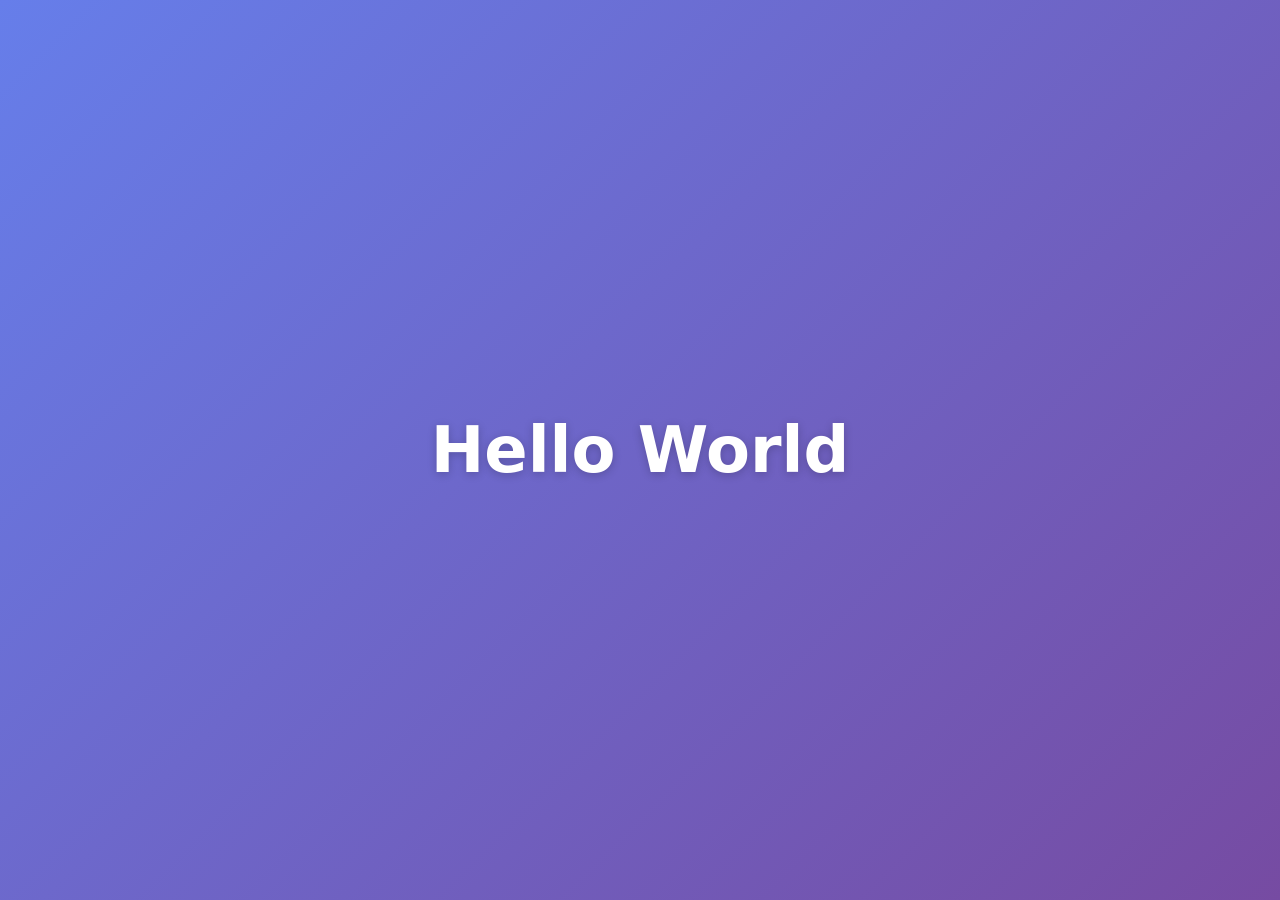
==== index.html @ ede49799 "Create hello world page" ====
<!DOCTYPE html>
<html lang="ko">
<head>
  <meta charset="UTF-8">
  <meta name="viewport" content="width=device-width, initial-scale=1.0">
  <title>Hello World</title>
  <style>
    * {
      margin: 0;
      padding: 0;
      box-sizing: border-box;
    }

    body {
      min-height: 100vh;
      display: flex;
      align-items: center;
      justify-content: center;
      font-family: system-ui, -apple-system, sans-serif;
      background: linear-gradient(135deg, #667eea 0%, #764ba2 100%);
    }

    h1 {
      color: #fff;
      font-size: 4rem;
      font-weight: 700;
      text-shadow: 0 2px 10px rgba(0, 0, 0, 0.2);
    }
  </style>
</head>
<body>
  <h1>Hello World</h1>
</body>
</html>
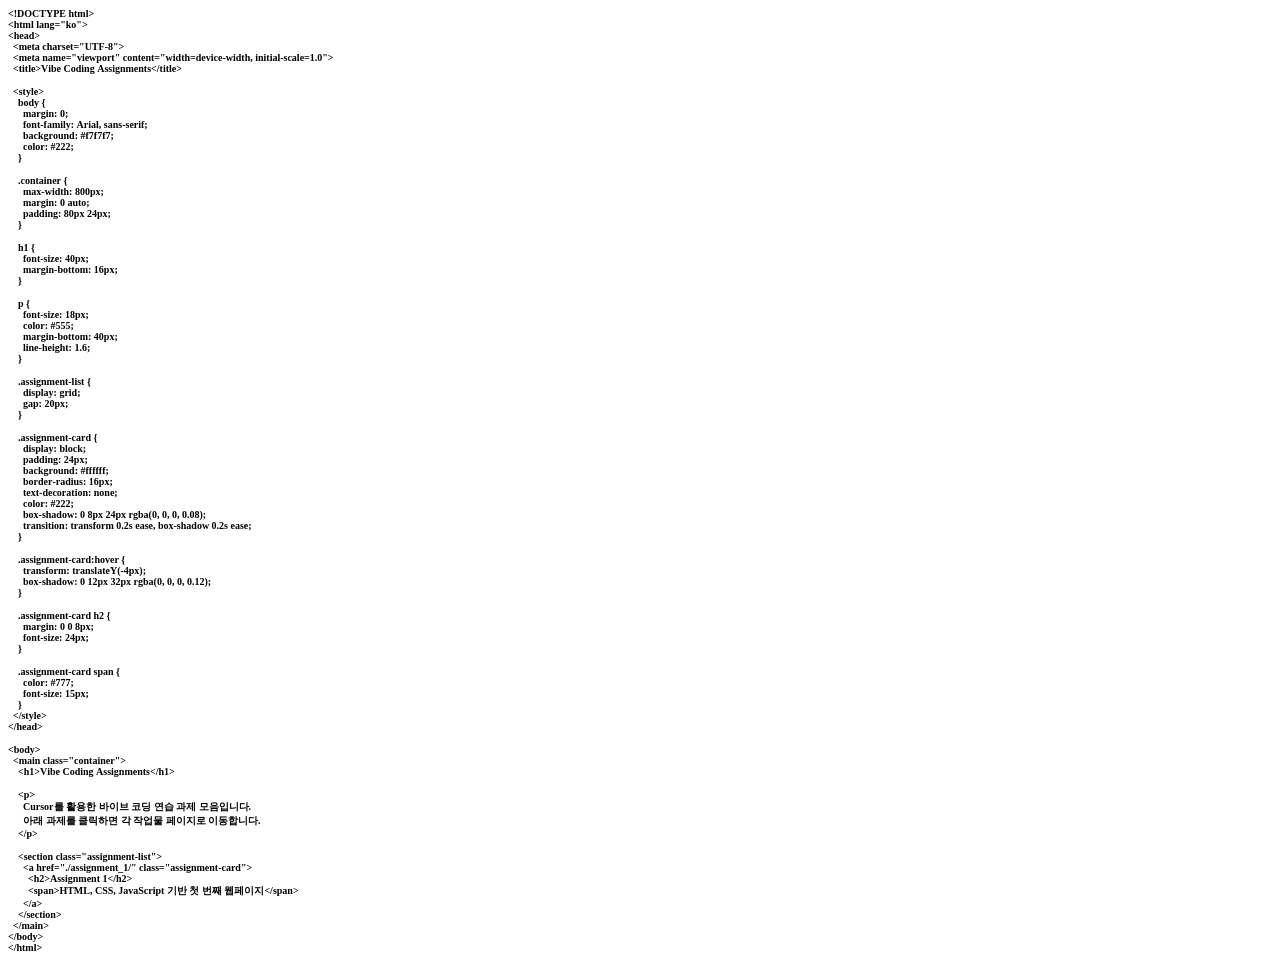
==== commit e6900855: "Update assignment index page" ====
--- a/index.html
+++ b/index.html
@@ -1,34 +1,99 @@
-<!DOCTYPE html>
-<html lang="ko">
+<!DOCTYPE html PUBLIC "-//W3C//DTD HTML 4.01//EN" "http://www.w3.org/TR/html4/strict.dtd">
+<html>
 <head>
-  <meta charset="UTF-8">
-  <meta name="viewport" content="width=device-width, initial-scale=1.0">
-  <title>Hello World</title>
-  <style>
-    * {
-      margin: 0;
-      padding: 0;
-      box-sizing: border-box;
-    }
-
-    body {
-      min-height: 100vh;
-      display: flex;
-      align-items: center;
-      justify-content: center;
-      font-family: system-ui, -apple-system, sans-serif;
-      background: linear-gradient(135deg, #667eea 0%, #764ba2 100%);
-    }
-
-    h1 {
-      color: #fff;
-      font-size: 4rem;
-      font-weight: 700;
-      text-shadow: 0 2px 10px rgba(0, 0, 0, 0.2);
-    }
+  <meta http-equiv="Content-Type" content="text/html; charset=utf-8">
+  <meta http-equiv="Content-Style-Type" content="text/css">
+  <title></title>
+  <meta name="Generator" content="Cocoa HTML Writer">
+  <meta name="CocoaVersion" content="2685.6">
+  <style type="text/css">
+    span.s1 {font-kerning: none; text-shadow: 0.0px 2.0px 10.0px rgba(255, 255, 255, 0)}
   </style>
 </head>
 <body>
-  <h1>Hello World</h1>
+<h1 style="margin: 0.0px 0.0px 0.0px 0.0px; font: 10.0px 'Helvetica Neue'; color: #000000; -webkit-text-stroke: #ffffff"><span class="s1"><b>&lt;!DOCTYPE html&gt;</b></span></h1>
+<h1 style="margin: 0.0px 0.0px 0.0px 0.0px; font: 10.0px 'Helvetica Neue'; color: #000000; -webkit-text-stroke: #ffffff"><span class="s1"><b>&lt;html lang="ko"&gt;</b></span></h1>
+<h1 style="margin: 0.0px 0.0px 0.0px 0.0px; font: 10.0px 'Helvetica Neue'; color: #000000; -webkit-text-stroke: #ffffff"><span class="s1"><b>&lt;head&gt;</b></span></h1>
+<h1 style="margin: 0.0px 0.0px 0.0px 0.0px; font: 10.0px 'Helvetica Neue'; color: #000000; -webkit-text-stroke: #ffffff"><span class="s1"><b><span class="Apple-converted-space">  </span>&lt;meta charset="UTF-8"&gt;</b></span></h1>
+<h1 style="margin: 0.0px 0.0px 0.0px 0.0px; font: 10.0px 'Helvetica Neue'; color: #000000; -webkit-text-stroke: #ffffff"><span class="s1"><b><span class="Apple-converted-space">  </span>&lt;meta name="viewport" content="width=device-width, initial-scale=1.0"&gt;</b></span></h1>
+<h1 style="margin: 0.0px 0.0px 0.0px 0.0px; font: 10.0px 'Helvetica Neue'; color: #000000; -webkit-text-stroke: #ffffff"><span class="s1"><b><span class="Apple-converted-space">  </span>&lt;title&gt;Vibe Coding Assignments&lt;/title&gt;</b></span></h1>
+<h1 style="margin: 0.0px 0.0px 0.0px 0.0px; font: 10.0px 'Helvetica Neue'; color: #000000; -webkit-text-stroke: #ffffff; min-height: 12.0px"><span class="s1"><b></b></span><br></h1>
+<h1 style="margin: 0.0px 0.0px 0.0px 0.0px; font: 10.0px 'Helvetica Neue'; color: #000000; -webkit-text-stroke: #ffffff"><span class="s1"><b><span class="Apple-converted-space">  </span>&lt;style&gt;</b></span></h1>
+<h1 style="margin: 0.0px 0.0px 0.0px 0.0px; font: 10.0px 'Helvetica Neue'; color: #000000; -webkit-text-stroke: #ffffff"><span class="s1"><b><span class="Apple-converted-space">    </span>body {</b></span></h1>
+<h1 style="margin: 0.0px 0.0px 0.0px 0.0px; font: 10.0px 'Helvetica Neue'; color: #000000; -webkit-text-stroke: #ffffff"><span class="s1"><b><span class="Apple-converted-space">      </span>margin: 0;</b></span></h1>
+<h1 style="margin: 0.0px 0.0px 0.0px 0.0px; font: 10.0px 'Helvetica Neue'; color: #000000; -webkit-text-stroke: #ffffff"><span class="s1"><b><span class="Apple-converted-space">      </span>font-family: Arial, sans-serif;</b></span></h1>
+<h1 style="margin: 0.0px 0.0px 0.0px 0.0px; font: 10.0px 'Helvetica Neue'; color: #000000; -webkit-text-stroke: #ffffff"><span class="s1"><b><span class="Apple-converted-space">      </span>background: #f7f7f7;</b></span></h1>
+<h1 style="margin: 0.0px 0.0px 0.0px 0.0px; font: 10.0px 'Helvetica Neue'; color: #000000; -webkit-text-stroke: #ffffff"><span class="s1"><b><span class="Apple-converted-space">      </span>color: #222;</b></span></h1>
+<h1 style="margin: 0.0px 0.0px 0.0px 0.0px; font: 10.0px 'Helvetica Neue'; color: #000000; -webkit-text-stroke: #ffffff"><span class="s1"><b><span class="Apple-converted-space">    </span>}</b></span></h1>
+<h1 style="margin: 0.0px 0.0px 0.0px 0.0px; font: 10.0px 'Helvetica Neue'; color: #000000; -webkit-text-stroke: #ffffff; min-height: 12.0px"><span class="s1"><b></b></span><br></h1>
+<h1 style="margin: 0.0px 0.0px 0.0px 0.0px; font: 10.0px 'Helvetica Neue'; color: #000000; -webkit-text-stroke: #ffffff"><span class="s1"><b><span class="Apple-converted-space">    </span>.container {</b></span></h1>
+<h1 style="margin: 0.0px 0.0px 0.0px 0.0px; font: 10.0px 'Helvetica Neue'; color: #000000; -webkit-text-stroke: #ffffff"><span class="s1"><b><span class="Apple-converted-space">      </span>max-width: 800px;</b></span></h1>
+<h1 style="margin: 0.0px 0.0px 0.0px 0.0px; font: 10.0px 'Helvetica Neue'; color: #000000; -webkit-text-stroke: #ffffff"><span class="s1"><b><span class="Apple-converted-space">      </span>margin: 0 auto;</b></span></h1>
+<h1 style="margin: 0.0px 0.0px 0.0px 0.0px; font: 10.0px 'Helvetica Neue'; color: #000000; -webkit-text-stroke: #ffffff"><span class="s1"><b><span class="Apple-converted-space">      </span>padding: 80px 24px;</b></span></h1>
+<h1 style="margin: 0.0px 0.0px 0.0px 0.0px; font: 10.0px 'Helvetica Neue'; color: #000000; -webkit-text-stroke: #ffffff"><span class="s1"><b><span class="Apple-converted-space">    </span>}</b></span></h1>
+<h1 style="margin: 0.0px 0.0px 0.0px 0.0px; font: 10.0px 'Helvetica Neue'; color: #000000; -webkit-text-stroke: #ffffff; min-height: 12.0px"><span class="s1"><b></b></span><br></h1>
+<h1 style="margin: 0.0px 0.0px 0.0px 0.0px; font: 10.0px 'Helvetica Neue'; color: #000000; -webkit-text-stroke: #ffffff"><span class="s1"><b><span class="Apple-converted-space">    </span>h1 {</b></span></h1>
+<h1 style="margin: 0.0px 0.0px 0.0px 0.0px; font: 10.0px 'Helvetica Neue'; color: #000000; -webkit-text-stroke: #ffffff"><span class="s1"><b><span class="Apple-converted-space">      </span>font-size: 40px;</b></span></h1>
+<h1 style="margin: 0.0px 0.0px 0.0px 0.0px; font: 10.0px 'Helvetica Neue'; color: #000000; -webkit-text-stroke: #ffffff"><span class="s1"><b><span class="Apple-converted-space">      </span>margin-bottom: 16px;</b></span></h1>
+<h1 style="margin: 0.0px 0.0px 0.0px 0.0px; font: 10.0px 'Helvetica Neue'; color: #000000; -webkit-text-stroke: #ffffff"><span class="s1"><b><span class="Apple-converted-space">    </span>}</b></span></h1>
+<h1 style="margin: 0.0px 0.0px 0.0px 0.0px; font: 10.0px 'Helvetica Neue'; color: #000000; -webkit-text-stroke: #ffffff; min-height: 12.0px"><span class="s1"><b></b></span><br></h1>
+<h1 style="margin: 0.0px 0.0px 0.0px 0.0px; font: 10.0px 'Helvetica Neue'; color: #000000; -webkit-text-stroke: #ffffff"><span class="s1"><b><span class="Apple-converted-space">    </span>p {</b></span></h1>
+<h1 style="margin: 0.0px 0.0px 0.0px 0.0px; font: 10.0px 'Helvetica Neue'; color: #000000; -webkit-text-stroke: #ffffff"><span class="s1"><b><span class="Apple-converted-space">      </span>font-size: 18px;</b></span></h1>
+<h1 style="margin: 0.0px 0.0px 0.0px 0.0px; font: 10.0px 'Helvetica Neue'; color: #000000; -webkit-text-stroke: #ffffff"><span class="s1"><b><span class="Apple-converted-space">      </span>color: #555;</b></span></h1>
+<h1 style="margin: 0.0px 0.0px 0.0px 0.0px; font: 10.0px 'Helvetica Neue'; color: #000000; -webkit-text-stroke: #ffffff"><span class="s1"><b><span class="Apple-converted-space">      </span>margin-bottom: 40px;</b></span></h1>
+<h1 style="margin: 0.0px 0.0px 0.0px 0.0px; font: 10.0px 'Helvetica Neue'; color: #000000; -webkit-text-stroke: #ffffff"><span class="s1"><b><span class="Apple-converted-space">      </span>line-height: 1.6;</b></span></h1>
+<h1 style="margin: 0.0px 0.0px 0.0px 0.0px; font: 10.0px 'Helvetica Neue'; color: #000000; -webkit-text-stroke: #ffffff"><span class="s1"><b><span class="Apple-converted-space">    </span>}</b></span></h1>
+<h1 style="margin: 0.0px 0.0px 0.0px 0.0px; font: 10.0px 'Helvetica Neue'; color: #000000; -webkit-text-stroke: #ffffff; min-height: 12.0px"><span class="s1"><b></b></span><br></h1>
+<h1 style="margin: 0.0px 0.0px 0.0px 0.0px; font: 10.0px 'Helvetica Neue'; color: #000000; -webkit-text-stroke: #ffffff"><span class="s1"><b><span class="Apple-converted-space">    </span>.assignment-list {</b></span></h1>
+<h1 style="margin: 0.0px 0.0px 0.0px 0.0px; font: 10.0px 'Helvetica Neue'; color: #000000; -webkit-text-stroke: #ffffff"><span class="s1"><b><span class="Apple-converted-space">      </span>display: grid;</b></span></h1>
+<h1 style="margin: 0.0px 0.0px 0.0px 0.0px; font: 10.0px 'Helvetica Neue'; color: #000000; -webkit-text-stroke: #ffffff"><span class="s1"><b><span class="Apple-converted-space">      </span>gap: 20px;</b></span></h1>
+<h1 style="margin: 0.0px 0.0px 0.0px 0.0px; font: 10.0px 'Helvetica Neue'; color: #000000; -webkit-text-stroke: #ffffff"><span class="s1"><b><span class="Apple-converted-space">    </span>}</b></span></h1>
+<h1 style="margin: 0.0px 0.0px 0.0px 0.0px; font: 10.0px 'Helvetica Neue'; color: #000000; -webkit-text-stroke: #ffffff; min-height: 12.0px"><span class="s1"><b></b></span><br></h1>
+<h1 style="margin: 0.0px 0.0px 0.0px 0.0px; font: 10.0px 'Helvetica Neue'; color: #000000; -webkit-text-stroke: #ffffff"><span class="s1"><b><span class="Apple-converted-space">    </span>.assignment-card {</b></span></h1>
+<h1 style="margin: 0.0px 0.0px 0.0px 0.0px; font: 10.0px 'Helvetica Neue'; color: #000000; -webkit-text-stroke: #ffffff"><span class="s1"><b><span class="Apple-converted-space">      </span>display: block;</b></span></h1>
+<h1 style="margin: 0.0px 0.0px 0.0px 0.0px; font: 10.0px 'Helvetica Neue'; color: #000000; -webkit-text-stroke: #ffffff"><span class="s1"><b><span class="Apple-converted-space">      </span>padding: 24px;</b></span></h1>
+<h1 style="margin: 0.0px 0.0px 0.0px 0.0px; font: 10.0px 'Helvetica Neue'; color: #000000; -webkit-text-stroke: #ffffff"><span class="s1"><b><span class="Apple-converted-space">      </span>background: #ffffff;</b></span></h1>
+<h1 style="margin: 0.0px 0.0px 0.0px 0.0px; font: 10.0px 'Helvetica Neue'; color: #000000; -webkit-text-stroke: #ffffff"><span class="s1"><b><span class="Apple-converted-space">      </span>border-radius: 16px;</b></span></h1>
+<h1 style="margin: 0.0px 0.0px 0.0px 0.0px; font: 10.0px 'Helvetica Neue'; color: #000000; -webkit-text-stroke: #ffffff"><span class="s1"><b><span class="Apple-converted-space">      </span>text-decoration: none;</b></span></h1>
+<h1 style="margin: 0.0px 0.0px 0.0px 0.0px; font: 10.0px 'Helvetica Neue'; color: #000000; -webkit-text-stroke: #ffffff"><span class="s1"><b><span class="Apple-converted-space">      </span>color: #222;</b></span></h1>
+<h1 style="margin: 0.0px 0.0px 0.0px 0.0px; font: 10.0px 'Helvetica Neue'; color: #000000; -webkit-text-stroke: #ffffff"><span class="s1"><b><span class="Apple-converted-space">      </span>box-shadow: 0 8px 24px rgba(0, 0, 0, 0.08);</b></span></h1>
+<h1 style="margin: 0.0px 0.0px 0.0px 0.0px; font: 10.0px 'Helvetica Neue'; color: #000000; -webkit-text-stroke: #ffffff"><span class="s1"><b><span class="Apple-converted-space">      </span>transition: transform 0.2s ease, box-shadow 0.2s ease;</b></span></h1>
+<h1 style="margin: 0.0px 0.0px 0.0px 0.0px; font: 10.0px 'Helvetica Neue'; color: #000000; -webkit-text-stroke: #ffffff"><span class="s1"><b><span class="Apple-converted-space">    </span>}</b></span></h1>
+<h1 style="margin: 0.0px 0.0px 0.0px 0.0px; font: 10.0px 'Helvetica Neue'; color: #000000; -webkit-text-stroke: #ffffff; min-height: 12.0px"><span class="s1"><b></b></span><br></h1>
+<h1 style="margin: 0.0px 0.0px 0.0px 0.0px; font: 10.0px 'Helvetica Neue'; color: #000000; -webkit-text-stroke: #ffffff"><span class="s1"><b><span class="Apple-converted-space">    </span>.assignment-card:hover {</b></span></h1>
+<h1 style="margin: 0.0px 0.0px 0.0px 0.0px; font: 10.0px 'Helvetica Neue'; color: #000000; -webkit-text-stroke: #ffffff"><span class="s1"><b><span class="Apple-converted-space">      </span>transform: translateY(-4px);</b></span></h1>
+<h1 style="margin: 0.0px 0.0px 0.0px 0.0px; font: 10.0px 'Helvetica Neue'; color: #000000; -webkit-text-stroke: #ffffff"><span class="s1"><b><span class="Apple-converted-space">      </span>box-shadow: 0 12px 32px rgba(0, 0, 0, 0.12);</b></span></h1>
+<h1 style="margin: 0.0px 0.0px 0.0px 0.0px; font: 10.0px 'Helvetica Neue'; color: #000000; -webkit-text-stroke: #ffffff"><span class="s1"><b><span class="Apple-converted-space">    </span>}</b></span></h1>
+<h1 style="margin: 0.0px 0.0px 0.0px 0.0px; font: 10.0px 'Helvetica Neue'; color: #000000; -webkit-text-stroke: #ffffff; min-height: 12.0px"><span class="s1"><b></b></span><br></h1>
+<h1 style="margin: 0.0px 0.0px 0.0px 0.0px; font: 10.0px 'Helvetica Neue'; color: #000000; -webkit-text-stroke: #ffffff"><span class="s1"><b><span class="Apple-converted-space">    </span>.assignment-card h2 {</b></span></h1>
+<h1 style="margin: 0.0px 0.0px 0.0px 0.0px; font: 10.0px 'Helvetica Neue'; color: #000000; -webkit-text-stroke: #ffffff"><span class="s1"><b><span class="Apple-converted-space">      </span>margin: 0 0 8px;</b></span></h1>
+<h1 style="margin: 0.0px 0.0px 0.0px 0.0px; font: 10.0px 'Helvetica Neue'; color: #000000; -webkit-text-stroke: #ffffff"><span class="s1"><b><span class="Apple-converted-space">      </span>font-size: 24px;</b></span></h1>
+<h1 style="margin: 0.0px 0.0px 0.0px 0.0px; font: 10.0px 'Helvetica Neue'; color: #000000; -webkit-text-stroke: #ffffff"><span class="s1"><b><span class="Apple-converted-space">    </span>}</b></span></h1>
+<h1 style="margin: 0.0px 0.0px 0.0px 0.0px; font: 10.0px 'Helvetica Neue'; color: #000000; -webkit-text-stroke: #ffffff; min-height: 12.0px"><span class="s1"><b></b></span><br></h1>
+<h1 style="margin: 0.0px 0.0px 0.0px 0.0px; font: 10.0px 'Helvetica Neue'; color: #000000; -webkit-text-stroke: #ffffff"><span class="s1"><b><span class="Apple-converted-space">    </span>.assignment-card span {</b></span></h1>
+<h1 style="margin: 0.0px 0.0px 0.0px 0.0px; font: 10.0px 'Helvetica Neue'; color: #000000; -webkit-text-stroke: #ffffff"><span class="s1"><b><span class="Apple-converted-space">      </span>color: #777;</b></span></h1>
+<h1 style="margin: 0.0px 0.0px 0.0px 0.0px; font: 10.0px 'Helvetica Neue'; color: #000000; -webkit-text-stroke: #ffffff"><span class="s1"><b><span class="Apple-converted-space">      </span>font-size: 15px;</b></span></h1>
+<h1 style="margin: 0.0px 0.0px 0.0px 0.0px; font: 10.0px 'Helvetica Neue'; color: #000000; -webkit-text-stroke: #ffffff"><span class="s1"><b><span class="Apple-converted-space">    </span>}</b></span></h1>
+<h1 style="margin: 0.0px 0.0px 0.0px 0.0px; font: 10.0px 'Helvetica Neue'; color: #000000; -webkit-text-stroke: #ffffff"><span class="s1"><b><span class="Apple-converted-space">  </span>&lt;/style&gt;</b></span></h1>
+<h1 style="margin: 0.0px 0.0px 0.0px 0.0px; font: 10.0px 'Helvetica Neue'; color: #000000; -webkit-text-stroke: #ffffff"><span class="s1"><b>&lt;/head&gt;</b></span></h1>
+<h1 style="margin: 0.0px 0.0px 0.0px 0.0px; font: 10.0px 'Helvetica Neue'; color: #000000; -webkit-text-stroke: #ffffff; min-height: 12.0px"><span class="s1"><b></b></span><br></h1>
+<h1 style="margin: 0.0px 0.0px 0.0px 0.0px; font: 10.0px 'Helvetica Neue'; color: #000000; -webkit-text-stroke: #ffffff"><span class="s1"><b>&lt;body&gt;</b></span></h1>
+<h1 style="margin: 0.0px 0.0px 0.0px 0.0px; font: 10.0px 'Helvetica Neue'; color: #000000; -webkit-text-stroke: #ffffff"><span class="s1"><b><span class="Apple-converted-space">  </span>&lt;main class="container"&gt;</b></span></h1>
+<h1 style="margin: 0.0px 0.0px 0.0px 0.0px; font: 10.0px 'Helvetica Neue'; color: #000000; -webkit-text-stroke: #ffffff"><span class="s1"><b><span class="Apple-converted-space">    </span>&lt;h1&gt;Vibe Coding Assignments&lt;/h1&gt;</b></span></h1>
+<h1 style="margin: 0.0px 0.0px 0.0px 0.0px; font: 10.0px 'Helvetica Neue'; color: #000000; -webkit-text-stroke: #ffffff; min-height: 12.0px"><span class="s1"><b></b></span><br></h1>
+<h1 style="margin: 0.0px 0.0px 0.0px 0.0px; font: 10.0px 'Helvetica Neue'; color: #000000; -webkit-text-stroke: #ffffff"><span class="s1"><b><span class="Apple-converted-space">    </span>&lt;p&gt;</b></span></h1>
+<h1 style="margin: 0.0px 0.0px 0.0px 0.0px; font: 10.0px 'Helvetica Neue'; color: #000000; -webkit-text-stroke: #ffffff"><span class="s1"><b><span class="Apple-converted-space">      </span>Cursor를 활용한 바이브 코딩 연습 과제 모음입니다.</b></span></h1>
+<h1 style="margin: 0.0px 0.0px 0.0px 0.0px; font: 10.0px 'Helvetica Neue'; color: #000000; -webkit-text-stroke: #ffffff"><span class="s1"><b><span class="Apple-converted-space">      </span>아래 과제를 클릭하면 각 작업물 페이지로 이동합니다.</b></span></h1>
+<h1 style="margin: 0.0px 0.0px 0.0px 0.0px; font: 10.0px 'Helvetica Neue'; color: #000000; -webkit-text-stroke: #ffffff"><span class="s1"><b><span class="Apple-converted-space">    </span>&lt;/p&gt;</b></span></h1>
+<h1 style="margin: 0.0px 0.0px 0.0px 0.0px; font: 10.0px 'Helvetica Neue'; color: #000000; -webkit-text-stroke: #ffffff; min-height: 12.0px"><span class="s1"><b></b></span><br></h1>
+<h1 style="margin: 0.0px 0.0px 0.0px 0.0px; font: 10.0px 'Helvetica Neue'; color: #000000; -webkit-text-stroke: #ffffff"><span class="s1"><b><span class="Apple-converted-space">    </span>&lt;section class="assignment-list"&gt;</b></span></h1>
+<h1 style="margin: 0.0px 0.0px 0.0px 0.0px; font: 10.0px 'Helvetica Neue'; color: #000000; -webkit-text-stroke: #ffffff"><span class="s1"><b><span class="Apple-converted-space">      </span>&lt;a href="./assignment_1/" class="assignment-card"&gt;</b></span></h1>
+<h1 style="margin: 0.0px 0.0px 0.0px 0.0px; font: 10.0px 'Helvetica Neue'; color: #000000; -webkit-text-stroke: #ffffff"><span class="s1"><b><span class="Apple-converted-space">        </span>&lt;h2&gt;Assignment 1&lt;/h2&gt;</b></span></h1>
+<h1 style="margin: 0.0px 0.0px 0.0px 0.0px; font: 10.0px 'Helvetica Neue'; color: #000000; -webkit-text-stroke: #ffffff"><span class="s1"><b><span class="Apple-converted-space">        </span>&lt;span&gt;HTML, CSS, JavaScript 기반 첫 번째 웹페이지&lt;/span&gt;</b></span></h1>
+<h1 style="margin: 0.0px 0.0px 0.0px 0.0px; font: 10.0px 'Helvetica Neue'; color: #000000; -webkit-text-stroke: #ffffff"><span class="s1"><b><span class="Apple-converted-space">      </span>&lt;/a&gt;</b></span></h1>
+<h1 style="margin: 0.0px 0.0px 0.0px 0.0px; font: 10.0px 'Helvetica Neue'; color: #000000; -webkit-text-stroke: #ffffff"><span class="s1"><b><span class="Apple-converted-space">    </span>&lt;/section&gt;</b></span></h1>
+<h1 style="margin: 0.0px 0.0px 0.0px 0.0px; font: 10.0px 'Helvetica Neue'; color: #000000; -webkit-text-stroke: #ffffff"><span class="s1"><b><span class="Apple-converted-space">  </span>&lt;/main&gt;</b></span></h1>
+<h1 style="margin: 0.0px 0.0px 0.0px 0.0px; font: 10.0px 'Helvetica Neue'; color: #000000; -webkit-text-stroke: #ffffff"><span class="s1"><b>&lt;/body&gt;</b></span></h1>
+<h1 style="margin: 0.0px 0.0px 0.0px 0.0px; font: 10.0px 'Helvetica Neue'; color: #000000; -webkit-text-stroke: #ffffff"><span class="s1"><b>&lt;/html&gt;</b></span></h1>
 </body>
 </html>
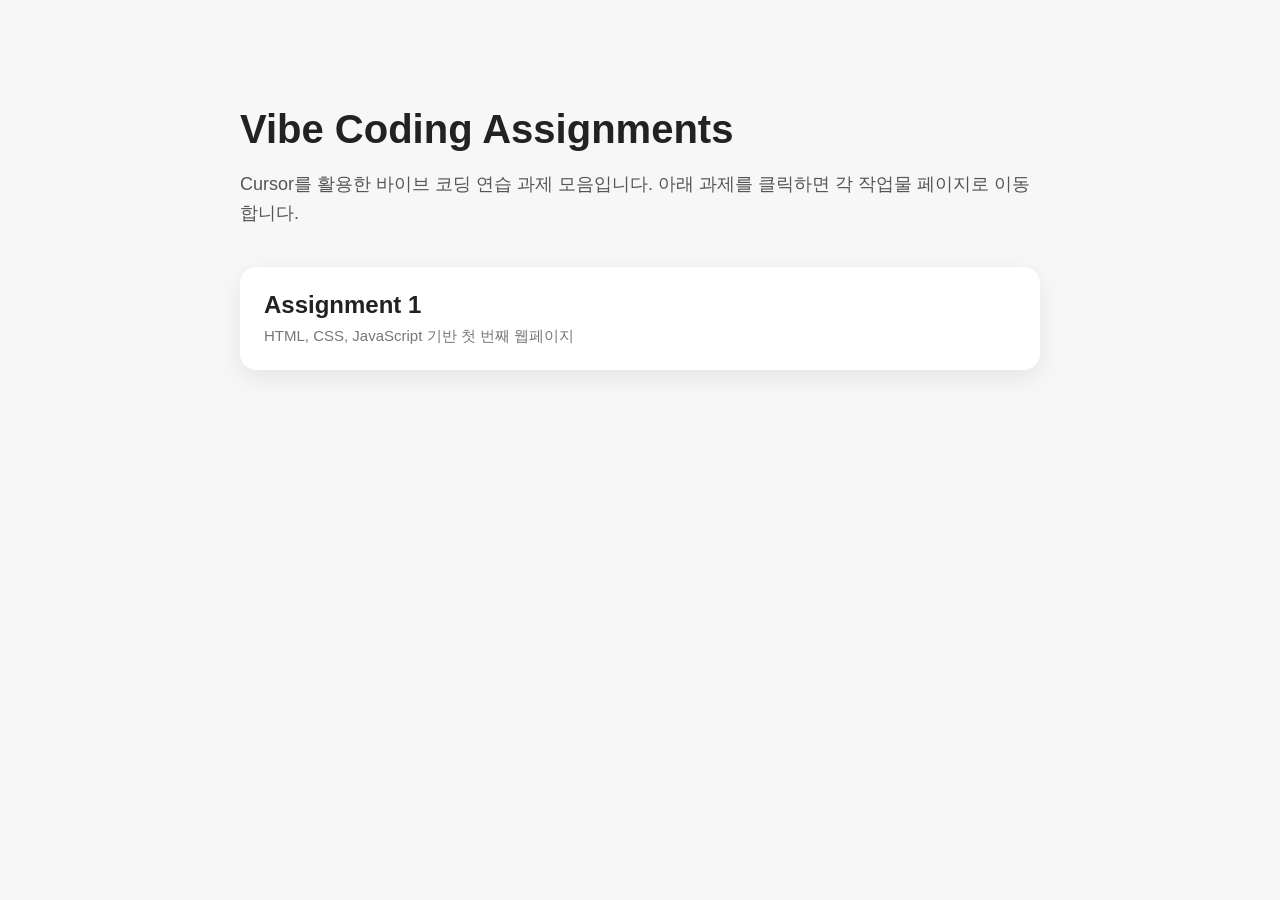
==== commit 78209e96: "Fix root index page" ====
--- a/index.html
+++ b/index.html
@@ -1,99 +1,84 @@
-<!DOCTYPE html PUBLIC "-//W3C//DTD HTML 4.01//EN" "http://www.w3.org/TR/html4/strict.dtd">
-<html>
+<!DOCTYPE html>
+<html lang="ko">
 <head>
-  <meta http-equiv="Content-Type" content="text/html; charset=utf-8">
-  <meta http-equiv="Content-Style-Type" content="text/css">
-  <title></title>
-  <meta name="Generator" content="Cocoa HTML Writer">
-  <meta name="CocoaVersion" content="2685.6">
-  <style type="text/css">
-    span.s1 {font-kerning: none; text-shadow: 0.0px 2.0px 10.0px rgba(255, 255, 255, 0)}
+  <meta charset="UTF-8">
+  <meta name="viewport" content="width=device-width, initial-scale=1.0">
+  <title>Vibe Coding Assignments</title>
+
+  <style>
+    body {
+      margin: 0;
+      font-family: Arial, sans-serif;
+      background: #f7f7f7;
+      color: #222;
+    }
+
+    .container {
+      max-width: 800px;
+      margin: 0 auto;
+      padding: 80px 24px;
+    }
+
+    h1 {
+      font-size: 40px;
+      margin-bottom: 16px;
+    }
+
+    p {
+      font-size: 18px;
+      color: #555;
+      margin-bottom: 40px;
+      line-height: 1.6;
+    }
+
+    .assignment-list {
+      display: grid;
+      gap: 20px;
+    }
+
+    .assignment-card {
+      display: block;
+      padding: 24px;
+      background: #ffffff;
+      border-radius: 16px;
+      text-decoration: none;
+      color: #222;
+      box-shadow: 0 8px 24px rgba(0, 0, 0, 0.08);
+      transition: transform 0.2s ease, box-shadow 0.2s ease;
+    }
+
+    .assignment-card:hover {
+      transform: translateY(-4px);
+      box-shadow: 0 12px 32px rgba(0, 0, 0, 0.12);
+    }
+
+    .assignment-card h2 {
+      margin: 0 0 8px;
+      font-size: 24px;
+    }
+
+    .assignment-card span {
+      color: #777;
+      font-size: 15px;
+    }
   </style>
 </head>
+
 <body>
-<h1 style="margin: 0.0px 0.0px 0.0px 0.0px; font: 10.0px 'Helvetica Neue'; color: #000000; -webkit-text-stroke: #ffffff"><span class="s1"><b>&lt;!DOCTYPE html&gt;</b></span></h1>
-<h1 style="margin: 0.0px 0.0px 0.0px 0.0px; font: 10.0px 'Helvetica Neue'; color: #000000; -webkit-text-stroke: #ffffff"><span class="s1"><b>&lt;html lang="ko"&gt;</b></span></h1>
-<h1 style="margin: 0.0px 0.0px 0.0px 0.0px; font: 10.0px 'Helvetica Neue'; color: #000000; -webkit-text-stroke: #ffffff"><span class="s1"><b>&lt;head&gt;</b></span></h1>
-<h1 style="margin: 0.0px 0.0px 0.0px 0.0px; font: 10.0px 'Helvetica Neue'; color: #000000; -webkit-text-stroke: #ffffff"><span class="s1"><b><span class="Apple-converted-space">  </span>&lt;meta charset="UTF-8"&gt;</b></span></h1>
-<h1 style="margin: 0.0px 0.0px 0.0px 0.0px; font: 10.0px 'Helvetica Neue'; color: #000000; -webkit-text-stroke: #ffffff"><span class="s1"><b><span class="Apple-converted-space">  </span>&lt;meta name="viewport" content="width=device-width, initial-scale=1.0"&gt;</b></span></h1>
-<h1 style="margin: 0.0px 0.0px 0.0px 0.0px; font: 10.0px 'Helvetica Neue'; color: #000000; -webkit-text-stroke: #ffffff"><span class="s1"><b><span class="Apple-converted-space">  </span>&lt;title&gt;Vibe Coding Assignments&lt;/title&gt;</b></span></h1>
-<h1 style="margin: 0.0px 0.0px 0.0px 0.0px; font: 10.0px 'Helvetica Neue'; color: #000000; -webkit-text-stroke: #ffffff; min-height: 12.0px"><span class="s1"><b></b></span><br></h1>
-<h1 style="margin: 0.0px 0.0px 0.0px 0.0px; font: 10.0px 'Helvetica Neue'; color: #000000; -webkit-text-stroke: #ffffff"><span class="s1"><b><span class="Apple-converted-space">  </span>&lt;style&gt;</b></span></h1>
-<h1 style="margin: 0.0px 0.0px 0.0px 0.0px; font: 10.0px 'Helvetica Neue'; color: #000000; -webkit-text-stroke: #ffffff"><span class="s1"><b><span class="Apple-converted-space">    </span>body {</b></span></h1>
-<h1 style="margin: 0.0px 0.0px 0.0px 0.0px; font: 10.0px 'Helvetica Neue'; color: #000000; -webkit-text-stroke: #ffffff"><span class="s1"><b><span class="Apple-converted-space">      </span>margin: 0;</b></span></h1>
-<h1 style="margin: 0.0px 0.0px 0.0px 0.0px; font: 10.0px 'Helvetica Neue'; color: #000000; -webkit-text-stroke: #ffffff"><span class="s1"><b><span class="Apple-converted-space">      </span>font-family: Arial, sans-serif;</b></span></h1>
-<h1 style="margin: 0.0px 0.0px 0.0px 0.0px; font: 10.0px 'Helvetica Neue'; color: #000000; -webkit-text-stroke: #ffffff"><span class="s1"><b><span class="Apple-converted-space">      </span>background: #f7f7f7;</b></span></h1>
-<h1 style="margin: 0.0px 0.0px 0.0px 0.0px; font: 10.0px 'Helvetica Neue'; color: #000000; -webkit-text-stroke: #ffffff"><span class="s1"><b><span class="Apple-converted-space">      </span>color: #222;</b></span></h1>
-<h1 style="margin: 0.0px 0.0px 0.0px 0.0px; font: 10.0px 'Helvetica Neue'; color: #000000; -webkit-text-stroke: #ffffff"><span class="s1"><b><span class="Apple-converted-space">    </span>}</b></span></h1>
-<h1 style="margin: 0.0px 0.0px 0.0px 0.0px; font: 10.0px 'Helvetica Neue'; color: #000000; -webkit-text-stroke: #ffffff; min-height: 12.0px"><span class="s1"><b></b></span><br></h1>
-<h1 style="margin: 0.0px 0.0px 0.0px 0.0px; font: 10.0px 'Helvetica Neue'; color: #000000; -webkit-text-stroke: #ffffff"><span class="s1"><b><span class="Apple-converted-space">    </span>.container {</b></span></h1>
-<h1 style="margin: 0.0px 0.0px 0.0px 0.0px; font: 10.0px 'Helvetica Neue'; color: #000000; -webkit-text-stroke: #ffffff"><span class="s1"><b><span class="Apple-converted-space">      </span>max-width: 800px;</b></span></h1>
-<h1 style="margin: 0.0px 0.0px 0.0px 0.0px; font: 10.0px 'Helvetica Neue'; color: #000000; -webkit-text-stroke: #ffffff"><span class="s1"><b><span class="Apple-converted-space">      </span>margin: 0 auto;</b></span></h1>
-<h1 style="margin: 0.0px 0.0px 0.0px 0.0px; font: 10.0px 'Helvetica Neue'; color: #000000; -webkit-text-stroke: #ffffff"><span class="s1"><b><span class="Apple-converted-space">      </span>padding: 80px 24px;</b></span></h1>
-<h1 style="margin: 0.0px 0.0px 0.0px 0.0px; font: 10.0px 'Helvetica Neue'; color: #000000; -webkit-text-stroke: #ffffff"><span class="s1"><b><span class="Apple-converted-space">    </span>}</b></span></h1>
-<h1 style="margin: 0.0px 0.0px 0.0px 0.0px; font: 10.0px 'Helvetica Neue'; color: #000000; -webkit-text-stroke: #ffffff; min-height: 12.0px"><span class="s1"><b></b></span><br></h1>
-<h1 style="margin: 0.0px 0.0px 0.0px 0.0px; font: 10.0px 'Helvetica Neue'; color: #000000; -webkit-text-stroke: #ffffff"><span class="s1"><b><span class="Apple-converted-space">    </span>h1 {</b></span></h1>
-<h1 style="margin: 0.0px 0.0px 0.0px 0.0px; font: 10.0px 'Helvetica Neue'; color: #000000; -webkit-text-stroke: #ffffff"><span class="s1"><b><span class="Apple-converted-space">      </span>font-size: 40px;</b></span></h1>
-<h1 style="margin: 0.0px 0.0px 0.0px 0.0px; font: 10.0px 'Helvetica Neue'; color: #000000; -webkit-text-stroke: #ffffff"><span class="s1"><b><span class="Apple-converted-space">      </span>margin-bottom: 16px;</b></span></h1>
-<h1 style="margin: 0.0px 0.0px 0.0px 0.0px; font: 10.0px 'Helvetica Neue'; color: #000000; -webkit-text-stroke: #ffffff"><span class="s1"><b><span class="Apple-converted-space">    </span>}</b></span></h1>
-<h1 style="margin: 0.0px 0.0px 0.0px 0.0px; font: 10.0px 'Helvetica Neue'; color: #000000; -webkit-text-stroke: #ffffff; min-height: 12.0px"><span class="s1"><b></b></span><br></h1>
-<h1 style="margin: 0.0px 0.0px 0.0px 0.0px; font: 10.0px 'Helvetica Neue'; color: #000000; -webkit-text-stroke: #ffffff"><span class="s1"><b><span class="Apple-converted-space">    </span>p {</b></span></h1>
-<h1 style="margin: 0.0px 0.0px 0.0px 0.0px; font: 10.0px 'Helvetica Neue'; color: #000000; -webkit-text-stroke: #ffffff"><span class="s1"><b><span class="Apple-converted-space">      </span>font-size: 18px;</b></span></h1>
-<h1 style="margin: 0.0px 0.0px 0.0px 0.0px; font: 10.0px 'Helvetica Neue'; color: #000000; -webkit-text-stroke: #ffffff"><span class="s1"><b><span class="Apple-converted-space">      </span>color: #555;</b></span></h1>
-<h1 style="margin: 0.0px 0.0px 0.0px 0.0px; font: 10.0px 'Helvetica Neue'; color: #000000; -webkit-text-stroke: #ffffff"><span class="s1"><b><span class="Apple-converted-space">      </span>margin-bottom: 40px;</b></span></h1>
-<h1 style="margin: 0.0px 0.0px 0.0px 0.0px; font: 10.0px 'Helvetica Neue'; color: #000000; -webkit-text-stroke: #ffffff"><span class="s1"><b><span class="Apple-converted-space">      </span>line-height: 1.6;</b></span></h1>
-<h1 style="margin: 0.0px 0.0px 0.0px 0.0px; font: 10.0px 'Helvetica Neue'; color: #000000; -webkit-text-stroke: #ffffff"><span class="s1"><b><span class="Apple-converted-space">    </span>}</b></span></h1>
-<h1 style="margin: 0.0px 0.0px 0.0px 0.0px; font: 10.0px 'Helvetica Neue'; color: #000000; -webkit-text-stroke: #ffffff; min-height: 12.0px"><span class="s1"><b></b></span><br></h1>
-<h1 style="margin: 0.0px 0.0px 0.0px 0.0px; font: 10.0px 'Helvetica Neue'; color: #000000; -webkit-text-stroke: #ffffff"><span class="s1"><b><span class="Apple-converted-space">    </span>.assignment-list {</b></span></h1>
-<h1 style="margin: 0.0px 0.0px 0.0px 0.0px; font: 10.0px 'Helvetica Neue'; color: #000000; -webkit-text-stroke: #ffffff"><span class="s1"><b><span class="Apple-converted-space">      </span>display: grid;</b></span></h1>
-<h1 style="margin: 0.0px 0.0px 0.0px 0.0px; font: 10.0px 'Helvetica Neue'; color: #000000; -webkit-text-stroke: #ffffff"><span class="s1"><b><span class="Apple-converted-space">      </span>gap: 20px;</b></span></h1>
-<h1 style="margin: 0.0px 0.0px 0.0px 0.0px; font: 10.0px 'Helvetica Neue'; color: #000000; -webkit-text-stroke: #ffffff"><span class="s1"><b><span class="Apple-converted-space">    </span>}</b></span></h1>
-<h1 style="margin: 0.0px 0.0px 0.0px 0.0px; font: 10.0px 'Helvetica Neue'; color: #000000; -webkit-text-stroke: #ffffff; min-height: 12.0px"><span class="s1"><b></b></span><br></h1>
-<h1 style="margin: 0.0px 0.0px 0.0px 0.0px; font: 10.0px 'Helvetica Neue'; color: #000000; -webkit-text-stroke: #ffffff"><span class="s1"><b><span class="Apple-converted-space">    </span>.assignment-card {</b></span></h1>
-<h1 style="margin: 0.0px 0.0px 0.0px 0.0px; font: 10.0px 'Helvetica Neue'; color: #000000; -webkit-text-stroke: #ffffff"><span class="s1"><b><span class="Apple-converted-space">      </span>display: block;</b></span></h1>
-<h1 style="margin: 0.0px 0.0px 0.0px 0.0px; font: 10.0px 'Helvetica Neue'; color: #000000; -webkit-text-stroke: #ffffff"><span class="s1"><b><span class="Apple-converted-space">      </span>padding: 24px;</b></span></h1>
-<h1 style="margin: 0.0px 0.0px 0.0px 0.0px; font: 10.0px 'Helvetica Neue'; color: #000000; -webkit-text-stroke: #ffffff"><span class="s1"><b><span class="Apple-converted-space">      </span>background: #ffffff;</b></span></h1>
-<h1 style="margin: 0.0px 0.0px 0.0px 0.0px; font: 10.0px 'Helvetica Neue'; color: #000000; -webkit-text-stroke: #ffffff"><span class="s1"><b><span class="Apple-converted-space">      </span>border-radius: 16px;</b></span></h1>
-<h1 style="margin: 0.0px 0.0px 0.0px 0.0px; font: 10.0px 'Helvetica Neue'; color: #000000; -webkit-text-stroke: #ffffff"><span class="s1"><b><span class="Apple-converted-space">      </span>text-decoration: none;</b></span></h1>
-<h1 style="margin: 0.0px 0.0px 0.0px 0.0px; font: 10.0px 'Helvetica Neue'; color: #000000; -webkit-text-stroke: #ffffff"><span class="s1"><b><span class="Apple-converted-space">      </span>color: #222;</b></span></h1>
-<h1 style="margin: 0.0px 0.0px 0.0px 0.0px; font: 10.0px 'Helvetica Neue'; color: #000000; -webkit-text-stroke: #ffffff"><span class="s1"><b><span class="Apple-converted-space">      </span>box-shadow: 0 8px 24px rgba(0, 0, 0, 0.08);</b></span></h1>
-<h1 style="margin: 0.0px 0.0px 0.0px 0.0px; font: 10.0px 'Helvetica Neue'; color: #000000; -webkit-text-stroke: #ffffff"><span class="s1"><b><span class="Apple-converted-space">      </span>transition: transform 0.2s ease, box-shadow 0.2s ease;</b></span></h1>
-<h1 style="margin: 0.0px 0.0px 0.0px 0.0px; font: 10.0px 'Helvetica Neue'; color: #000000; -webkit-text-stroke: #ffffff"><span class="s1"><b><span class="Apple-converted-space">    </span>}</b></span></h1>
-<h1 style="margin: 0.0px 0.0px 0.0px 0.0px; font: 10.0px 'Helvetica Neue'; color: #000000; -webkit-text-stroke: #ffffff; min-height: 12.0px"><span class="s1"><b></b></span><br></h1>
-<h1 style="margin: 0.0px 0.0px 0.0px 0.0px; font: 10.0px 'Helvetica Neue'; color: #000000; -webkit-text-stroke: #ffffff"><span class="s1"><b><span class="Apple-converted-space">    </span>.assignment-card:hover {</b></span></h1>
-<h1 style="margin: 0.0px 0.0px 0.0px 0.0px; font: 10.0px 'Helvetica Neue'; color: #000000; -webkit-text-stroke: #ffffff"><span class="s1"><b><span class="Apple-converted-space">      </span>transform: translateY(-4px);</b></span></h1>
-<h1 style="margin: 0.0px 0.0px 0.0px 0.0px; font: 10.0px 'Helvetica Neue'; color: #000000; -webkit-text-stroke: #ffffff"><span class="s1"><b><span class="Apple-converted-space">      </span>box-shadow: 0 12px 32px rgba(0, 0, 0, 0.12);</b></span></h1>
-<h1 style="margin: 0.0px 0.0px 0.0px 0.0px; font: 10.0px 'Helvetica Neue'; color: #000000; -webkit-text-stroke: #ffffff"><span class="s1"><b><span class="Apple-converted-space">    </span>}</b></span></h1>
-<h1 style="margin: 0.0px 0.0px 0.0px 0.0px; font: 10.0px 'Helvetica Neue'; color: #000000; -webkit-text-stroke: #ffffff; min-height: 12.0px"><span class="s1"><b></b></span><br></h1>
-<h1 style="margin: 0.0px 0.0px 0.0px 0.0px; font: 10.0px 'Helvetica Neue'; color: #000000; -webkit-text-stroke: #ffffff"><span class="s1"><b><span class="Apple-converted-space">    </span>.assignment-card h2 {</b></span></h1>
-<h1 style="margin: 0.0px 0.0px 0.0px 0.0px; font: 10.0px 'Helvetica Neue'; color: #000000; -webkit-text-stroke: #ffffff"><span class="s1"><b><span class="Apple-converted-space">      </span>margin: 0 0 8px;</b></span></h1>
-<h1 style="margin: 0.0px 0.0px 0.0px 0.0px; font: 10.0px 'Helvetica Neue'; color: #000000; -webkit-text-stroke: #ffffff"><span class="s1"><b><span class="Apple-converted-space">      </span>font-size: 24px;</b></span></h1>
-<h1 style="margin: 0.0px 0.0px 0.0px 0.0px; font: 10.0px 'Helvetica Neue'; color: #000000; -webkit-text-stroke: #ffffff"><span class="s1"><b><span class="Apple-converted-space">    </span>}</b></span></h1>
-<h1 style="margin: 0.0px 0.0px 0.0px 0.0px; font: 10.0px 'Helvetica Neue'; color: #000000; -webkit-text-stroke: #ffffff; min-height: 12.0px"><span class="s1"><b></b></span><br></h1>
-<h1 style="margin: 0.0px 0.0px 0.0px 0.0px; font: 10.0px 'Helvetica Neue'; color: #000000; -webkit-text-stroke: #ffffff"><span class="s1"><b><span class="Apple-converted-space">    </span>.assignment-card span {</b></span></h1>
-<h1 style="margin: 0.0px 0.0px 0.0px 0.0px; font: 10.0px 'Helvetica Neue'; color: #000000; -webkit-text-stroke: #ffffff"><span class="s1"><b><span class="Apple-converted-space">      </span>color: #777;</b></span></h1>
-<h1 style="margin: 0.0px 0.0px 0.0px 0.0px; font: 10.0px 'Helvetica Neue'; color: #000000; -webkit-text-stroke: #ffffff"><span class="s1"><b><span class="Apple-converted-space">      </span>font-size: 15px;</b></span></h1>
-<h1 style="margin: 0.0px 0.0px 0.0px 0.0px; font: 10.0px 'Helvetica Neue'; color: #000000; -webkit-text-stroke: #ffffff"><span class="s1"><b><span class="Apple-converted-space">    </span>}</b></span></h1>
-<h1 style="margin: 0.0px 0.0px 0.0px 0.0px; font: 10.0px 'Helvetica Neue'; color: #000000; -webkit-text-stroke: #ffffff"><span class="s1"><b><span class="Apple-converted-space">  </span>&lt;/style&gt;</b></span></h1>
-<h1 style="margin: 0.0px 0.0px 0.0px 0.0px; font: 10.0px 'Helvetica Neue'; color: #000000; -webkit-text-stroke: #ffffff"><span class="s1"><b>&lt;/head&gt;</b></span></h1>
-<h1 style="margin: 0.0px 0.0px 0.0px 0.0px; font: 10.0px 'Helvetica Neue'; color: #000000; -webkit-text-stroke: #ffffff; min-height: 12.0px"><span class="s1"><b></b></span><br></h1>
-<h1 style="margin: 0.0px 0.0px 0.0px 0.0px; font: 10.0px 'Helvetica Neue'; color: #000000; -webkit-text-stroke: #ffffff"><span class="s1"><b>&lt;body&gt;</b></span></h1>
-<h1 style="margin: 0.0px 0.0px 0.0px 0.0px; font: 10.0px 'Helvetica Neue'; color: #000000; -webkit-text-stroke: #ffffff"><span class="s1"><b><span class="Apple-converted-space">  </span>&lt;main class="container"&gt;</b></span></h1>
-<h1 style="margin: 0.0px 0.0px 0.0px 0.0px; font: 10.0px 'Helvetica Neue'; color: #000000; -webkit-text-stroke: #ffffff"><span class="s1"><b><span class="Apple-converted-space">    </span>&lt;h1&gt;Vibe Coding Assignments&lt;/h1&gt;</b></span></h1>
-<h1 style="margin: 0.0px 0.0px 0.0px 0.0px; font: 10.0px 'Helvetica Neue'; color: #000000; -webkit-text-stroke: #ffffff; min-height: 12.0px"><span class="s1"><b></b></span><br></h1>
-<h1 style="margin: 0.0px 0.0px 0.0px 0.0px; font: 10.0px 'Helvetica Neue'; color: #000000; -webkit-text-stroke: #ffffff"><span class="s1"><b><span class="Apple-converted-space">    </span>&lt;p&gt;</b></span></h1>
-<h1 style="margin: 0.0px 0.0px 0.0px 0.0px; font: 10.0px 'Helvetica Neue'; color: #000000; -webkit-text-stroke: #ffffff"><span class="s1"><b><span class="Apple-converted-space">      </span>Cursor를 활용한 바이브 코딩 연습 과제 모음입니다.</b></span></h1>
-<h1 style="margin: 0.0px 0.0px 0.0px 0.0px; font: 10.0px 'Helvetica Neue'; color: #000000; -webkit-text-stroke: #ffffff"><span class="s1"><b><span class="Apple-converted-space">      </span>아래 과제를 클릭하면 각 작업물 페이지로 이동합니다.</b></span></h1>
-<h1 style="margin: 0.0px 0.0px 0.0px 0.0px; font: 10.0px 'Helvetica Neue'; color: #000000; -webkit-text-stroke: #ffffff"><span class="s1"><b><span class="Apple-converted-space">    </span>&lt;/p&gt;</b></span></h1>
-<h1 style="margin: 0.0px 0.0px 0.0px 0.0px; font: 10.0px 'Helvetica Neue'; color: #000000; -webkit-text-stroke: #ffffff; min-height: 12.0px"><span class="s1"><b></b></span><br></h1>
-<h1 style="margin: 0.0px 0.0px 0.0px 0.0px; font: 10.0px 'Helvetica Neue'; color: #000000; -webkit-text-stroke: #ffffff"><span class="s1"><b><span class="Apple-converted-space">    </span>&lt;section class="assignment-list"&gt;</b></span></h1>
-<h1 style="margin: 0.0px 0.0px 0.0px 0.0px; font: 10.0px 'Helvetica Neue'; color: #000000; -webkit-text-stroke: #ffffff"><span class="s1"><b><span class="Apple-converted-space">      </span>&lt;a href="./assignment_1/" class="assignment-card"&gt;</b></span></h1>
-<h1 style="margin: 0.0px 0.0px 0.0px 0.0px; font: 10.0px 'Helvetica Neue'; color: #000000; -webkit-text-stroke: #ffffff"><span class="s1"><b><span class="Apple-converted-space">        </span>&lt;h2&gt;Assignment 1&lt;/h2&gt;</b></span></h1>
-<h1 style="margin: 0.0px 0.0px 0.0px 0.0px; font: 10.0px 'Helvetica Neue'; color: #000000; -webkit-text-stroke: #ffffff"><span class="s1"><b><span class="Apple-converted-space">        </span>&lt;span&gt;HTML, CSS, JavaScript 기반 첫 번째 웹페이지&lt;/span&gt;</b></span></h1>
-<h1 style="margin: 0.0px 0.0px 0.0px 0.0px; font: 10.0px 'Helvetica Neue'; color: #000000; -webkit-text-stroke: #ffffff"><span class="s1"><b><span class="Apple-converted-space">      </span>&lt;/a&gt;</b></span></h1>
-<h1 style="margin: 0.0px 0.0px 0.0px 0.0px; font: 10.0px 'Helvetica Neue'; color: #000000; -webkit-text-stroke: #ffffff"><span class="s1"><b><span class="Apple-converted-space">    </span>&lt;/section&gt;</b></span></h1>
-<h1 style="margin: 0.0px 0.0px 0.0px 0.0px; font: 10.0px 'Helvetica Neue'; color: #000000; -webkit-text-stroke: #ffffff"><span class="s1"><b><span class="Apple-converted-space">  </span>&lt;/main&gt;</b></span></h1>
-<h1 style="margin: 0.0px 0.0px 0.0px 0.0px; font: 10.0px 'Helvetica Neue'; color: #000000; -webkit-text-stroke: #ffffff"><span class="s1"><b>&lt;/body&gt;</b></span></h1>
-<h1 style="margin: 0.0px 0.0px 0.0px 0.0px; font: 10.0px 'Helvetica Neue'; color: #000000; -webkit-text-stroke: #ffffff"><span class="s1"><b>&lt;/html&gt;</b></span></h1>
+  <main class="container">
+    <h1>Vibe Coding Assignments</h1>
+
+    <p>
+      Cursor를 활용한 바이브 코딩 연습 과제 모음입니다.
+      아래 과제를 클릭하면 각 작업물 페이지로 이동합니다.
+    </p>
+
+    <section class="assignment-list">
+      <a href="./assignment_1/" class="assignment-card">
+        <h2>Assignment 1</h2>
+        <span>HTML, CSS, JavaScript 기반 첫 번째 웹페이지</span>
+      </a>
+    </section>
+  </main>
 </body>
-</html>
+</html>
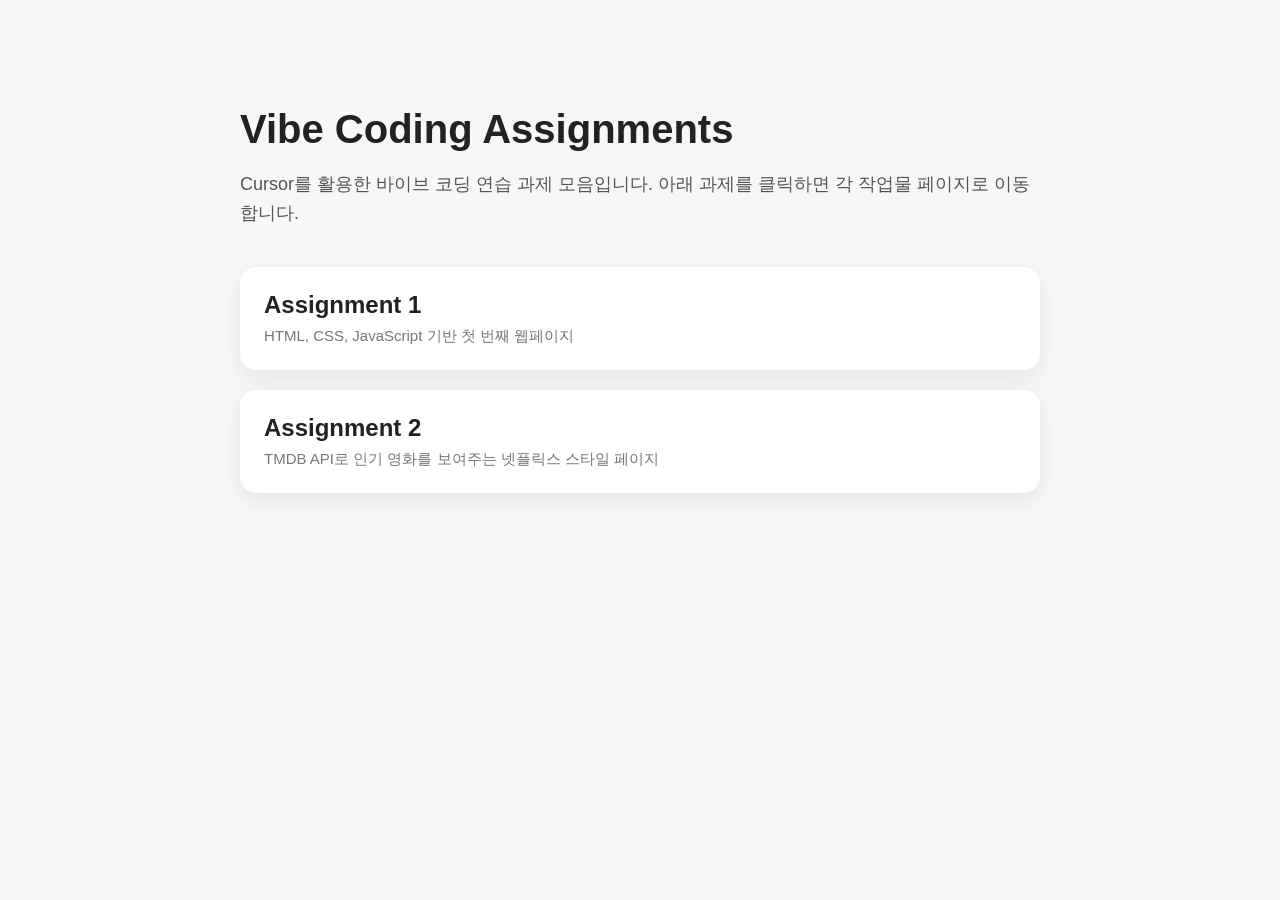
==== commit f65bda20: "Add assignment_2 Netflix-style popular movies page TMDB API로 인기 영화의 포스터와 제목을 보여주는 정적 페이지 추가. 한국어 제목이" ====
--- a/index.html
+++ b/index.html
@@ -78,6 +78,11 @@
         <h2>Assignment 1</h2>
         <span>HTML, CSS, JavaScript 기반 첫 번째 웹페이지</span>
       </a>
+
+      <a href="./assignment_2/" class="assignment-card">
+        <h2>Assignment 2</h2>
+        <span>TMDB API로 인기 영화를 보여주는 넷플릭스 스타일 페이지</span>
+      </a>
     </section>
   </main>
 </body>
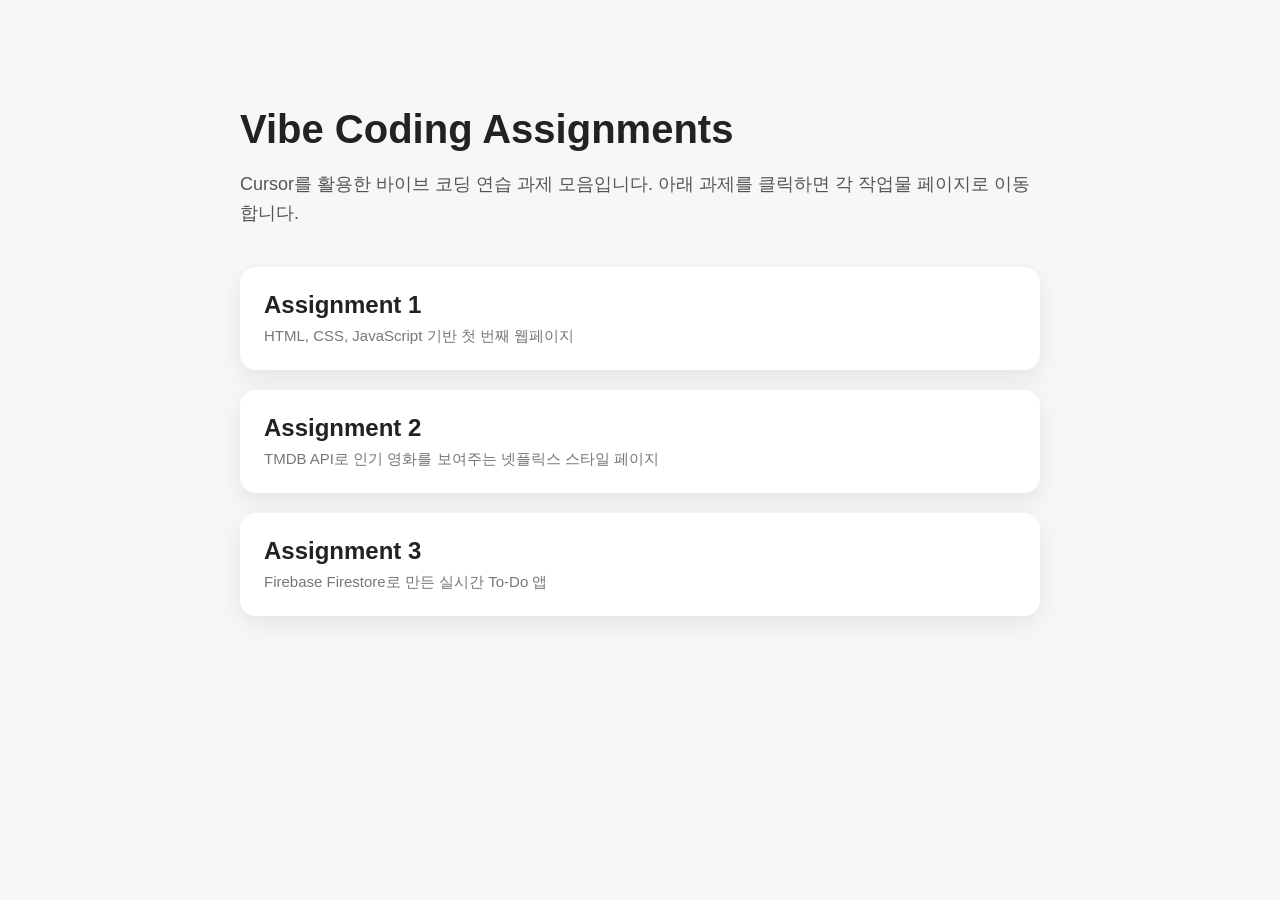
==== commit cffbe72c: "Add assignment_3 link to root index Co-Authored-By: Claude Opus 4.8 <noreply@anthropic.com>" ====
--- a/index.html
+++ b/index.html
@@ -83,6 +83,11 @@
         <h2>Assignment 2</h2>
         <span>TMDB API로 인기 영화를 보여주는 넷플릭스 스타일 페이지</span>
       </a>
+
+      <a href="./assignment_3/" class="assignment-card">
+        <h2>Assignment 3</h2>
+        <span>Firebase Firestore로 만든 실시간 To-Do 앱</span>
+      </a>
     </section>
   </main>
 </body>
